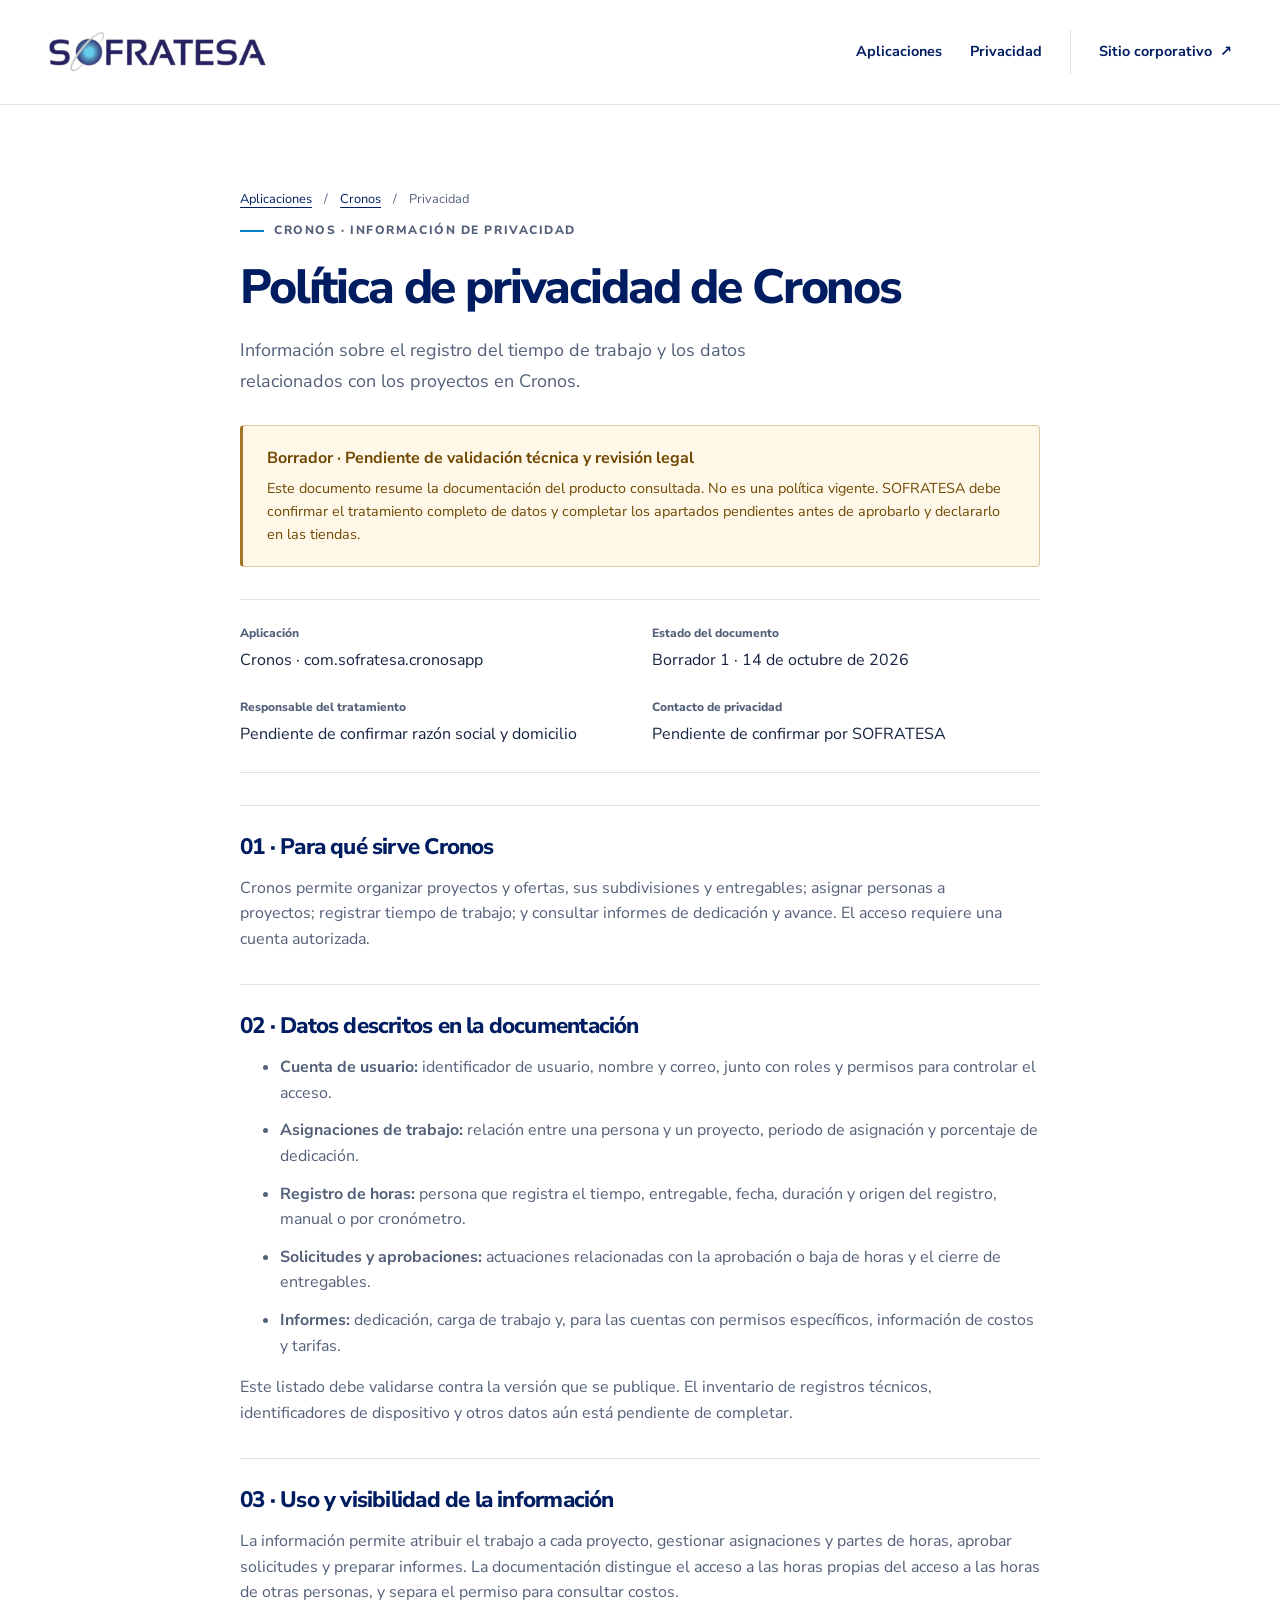
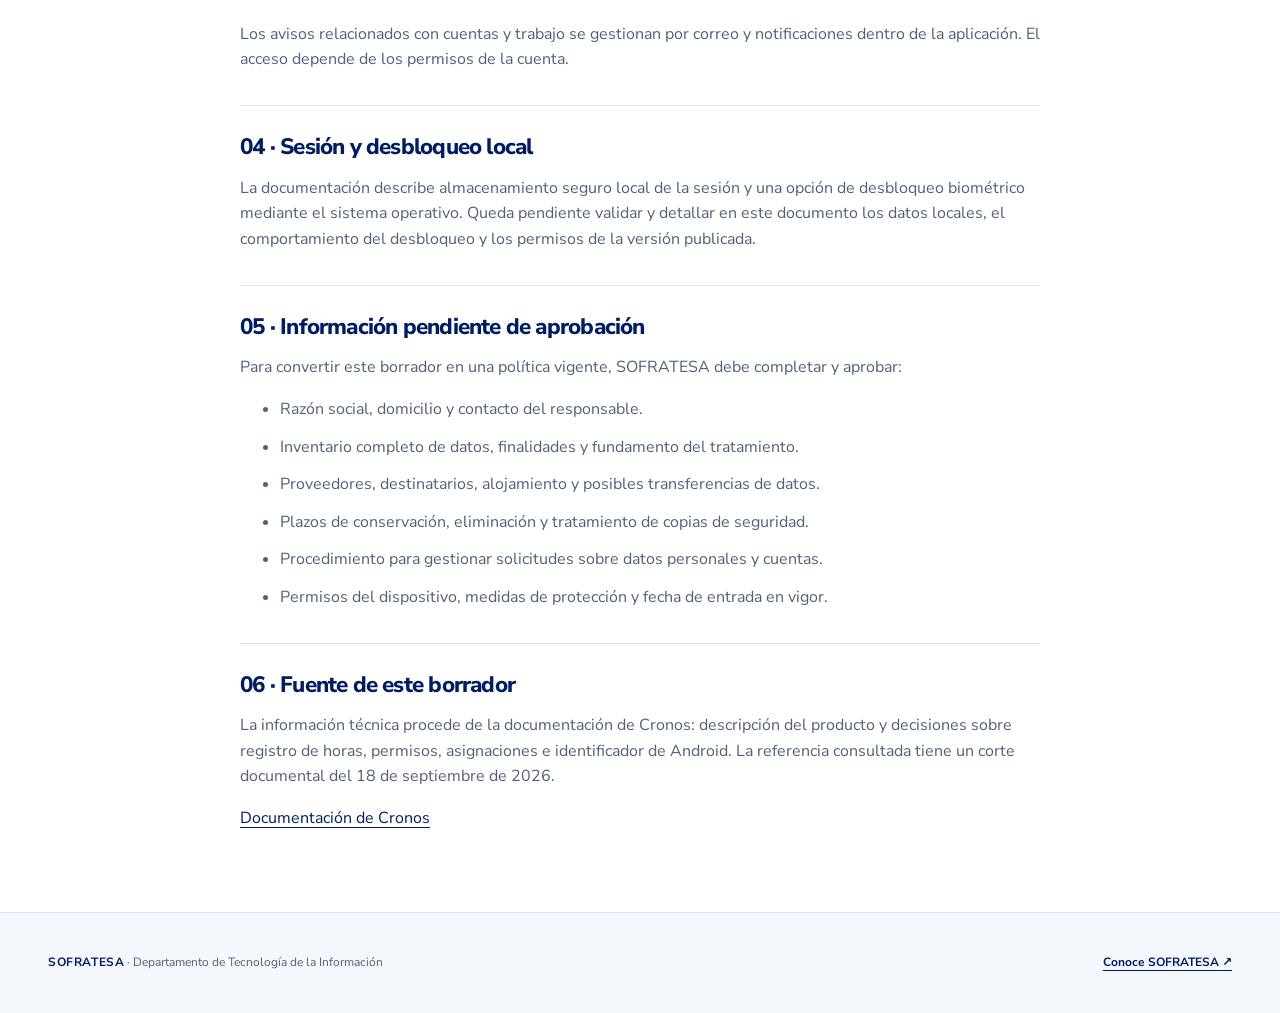
==== cronos/index.html @ 8af3793c "Crear hub de aplicaciones SOFRATESA con IRIS y Cronos" ====
<!doctype html>
<html lang="es">
  <head>
    <meta charset="utf-8" />
    <meta name="viewport" content="width=device-width, initial-scale=1" />
    <meta
      name="description"
      content="Borrador de información de privacidad de Cronos, pendiente de validación técnica y revisión legal por SOFRATESA."
    />
    <meta name="theme-color" content="#001D61" />
    <meta name="robots" content="noindex" />
    <title>Privacidad de Cronos · Borrador · SOFRATESA</title>
    <link rel="icon" href="../assets/sofratesa-icon.png" />
    <link rel="stylesheet" href="../assets/site.css" />
  </head>
  <body>
    <a class="skip-link" href="#contenido">Saltar al contenido</a>
    <header class="site-header">
      <div class="container header-inner">
        <a class="brand" href="../" aria-label="SOFRATESA · Inicio"
          ><img src="../assets/sofratesa-logo.png" alt="SOFRATESA" width="304" height="58"
        /></a>
        <nav class="nav" aria-label="Navegación principal">
          <a href="../#aplicaciones">Aplicaciones</a><a href="../#privacidad">Privacidad</a
          ><a class="corporate" href="https://www.sofratesa.com/"
            >Sitio corporativo <span aria-hidden="true">↗</span></a
          >
        </nav>
      </div>
    </header>
    <main id="contenido" class="reading document">
      <nav class="breadcrumb" aria-label="Ruta de navegación">
        <a href="../">Aplicaciones</a><span aria-hidden="true">/</span
        ><a href="../aplicaciones/cronos/">Cronos</a><span aria-hidden="true">/</span>Privacidad
      </nav>
      <p class="eyebrow">Cronos · Información de privacidad</p>
      <h1>Política de privacidad de Cronos</h1>
      <p class="intro">
        Información sobre el registro del tiempo de trabajo y los datos relacionados con los
        proyectos en Cronos.
      </p>
      <aside class="notice">
        <strong>Borrador · Pendiente de validación técnica y revisión legal</strong>
        <p>
          Este documento resume la documentación del producto consultada. No es una política
          vigente. SOFRATESA debe confirmar el tratamiento completo de datos y completar los
          apartados pendientes antes de aprobarlo y declararlo en las tiendas.
        </p>
      </aside>
      <dl class="metadata">
        <div>
          <dt>Aplicación</dt>
          <dd>Cronos · com.sofratesa.cronosapp</dd>
        </div>
        <div>
          <dt>Estado del documento</dt>
          <dd>Borrador 1 · 14 de octubre de 2026</dd>
        </div>
        <div>
          <dt>Responsable del tratamiento</dt>
          <dd>Pendiente de confirmar razón social y domicilio</dd>
        </div>
        <div>
          <dt>Contacto de privacidad</dt>
          <dd>Pendiente de confirmar por SOFRATESA</dd>
        </div>
      </dl>
      <section>
        <h2>01 · Para qué sirve Cronos</h2>
        <p>
          Cronos permite organizar proyectos y ofertas, sus subdivisiones y entregables; asignar
          personas a proyectos; registrar tiempo de trabajo; y consultar informes de dedicación y
          avance. El acceso requiere una cuenta autorizada.
        </p>
      </section>
      <section>
        <h2>02 · Datos descritos en la documentación</h2>
        <ul>
          <li>
            <strong>Cuenta de usuario:</strong> identificador de usuario, nombre y correo, junto con
            roles y permisos para controlar el acceso.
          </li>
          <li>
            <strong>Asignaciones de trabajo:</strong> relación entre una persona y un proyecto,
            periodo de asignación y porcentaje de dedicación.
          </li>
          <li>
            <strong>Registro de horas:</strong> persona que registra el tiempo, entregable, fecha,
            duración y origen del registro, manual o por cronómetro.
          </li>
          <li>
            <strong>Solicitudes y aprobaciones:</strong> actuaciones relacionadas con la aprobación
            o baja de horas y el cierre de entregables.
          </li>
          <li>
            <strong>Informes:</strong> dedicación, carga de trabajo y, para las cuentas con permisos
            específicos, información de costos y tarifas.
          </li>
        </ul>
        <p>
          Este listado debe validarse contra la versión que se publique. El inventario de registros
          técnicos, identificadores de dispositivo y otros datos aún está pendiente de completar.
        </p>
      </section>
      <section>
        <h2>03 · Uso y visibilidad de la información</h2>
        <p>
          La información permite atribuir el trabajo a cada proyecto, gestionar asignaciones y
          partes de horas, aprobar solicitudes y preparar informes. La documentación distingue el
          acceso a las horas propias del acceso a las horas de otras personas, y separa el permiso
          para consultar costos.
        </p>
        <p>
          Los avisos relacionados con cuentas y trabajo se gestionan por correo y notificaciones
          dentro de la aplicación. El acceso depende de los permisos de la cuenta.
        </p>
      </section>
      <section>
        <h2>04 · Sesión y desbloqueo local</h2>
        <p>
          La documentación describe almacenamiento seguro local de la sesión y una opción de
          desbloqueo biométrico mediante el sistema operativo. Queda pendiente validar y detallar en
          este documento los datos locales, el comportamiento del desbloqueo y los permisos de la
          versión publicada.
        </p>
      </section>
      <section>
        <h2>05 · Información pendiente de aprobación</h2>
        <p>
          Para convertir este borrador en una política vigente, SOFRATESA debe completar y aprobar:
        </p>
        <ul>
          <li>Razón social, domicilio y contacto del responsable.</li>
          <li>Inventario completo de datos, finalidades y fundamento del tratamiento.</li>
          <li>Proveedores, destinatarios, alojamiento y posibles transferencias de datos.</li>
          <li>Plazos de conservación, eliminación y tratamiento de copias de seguridad.</li>
          <li>Procedimiento para gestionar solicitudes sobre datos personales y cuentas.</li>
          <li>Permisos del dispositivo, medidas de protección y fecha de entrada en vigor.</li>
        </ul>
      </section>
      <section>
        <h2>06 · Fuente de este borrador</h2>
        <p>
          La información técnica procede de la documentación de Cronos: descripción del producto y
          decisiones sobre registro de horas, permisos, asignaciones e identificador de Android. La
          referencia consultada tiene un corte documental del 18 de septiembre de 2026.
        </p>
        <p>
          <a href="https://github.com/sofratesa/Documentacion-proyectos/tree/main/cronos"
            >Documentación de Cronos</a
          >
        </p>
      </section>
    </main>
    <footer class="site-footer">
      <div class="container footer-inner">
        <p><strong>SOFRATESA</strong> · Departamento de Tecnología de la Información</p>
        <a href="https://www.sofratesa.com/"
          >Conoce SOFRATESA <span aria-hidden="true">&nbsp;↗</span></a
        >
      </div>
    </footer>
  </body>
</html>
---- assets/site.css ----
@import url("https://fonts.googleapis.com/css2?family=Nunito+Sans:wght@400;500;600;700;800&display=swap");
:root {
  color-scheme: light;
  --brand: #001d61;
  --sky: #0181c9;
  --ink: #152342;
  --muted: #536079;
  --line: #dbe2ee;
  --surface: #f4f7fb;
  --white: #fff;
  --petrol: #17646c;
  --warning: #704800;
  --warning-bg: #fff8e9;
  font-family: "Nunito Sans", system-ui, sans-serif;
  font-size: 16px;
}
* {
  box-sizing: border-box;
}
html {
  scroll-behavior: smooth;
  scroll-padding-top: 24px;
}
body {
  margin: 0;
  color: var(--ink);
  background: var(--white);
  line-height: 1.6;
}
a {
  color: var(--brand);
  text-underline-offset: 4px;
  cursor: pointer;
  touch-action: manipulation;
}
a:focus-visible,
button:focus-visible {
  outline: 3px solid var(--sky);
  outline-offset: 5px;
  border-radius: 3px;
}
img {
  display: block;
  max-width: 100%;
}
h1,
h2,
h3,
p {
  margin-top: 0;
}
h1,
h2,
h3 {
  color: var(--brand);
  line-height: 1.15;
  text-wrap: balance;
}
h1 {
  font-size: clamp(2.6rem, 5.5vw, 4.4rem);
  font-weight: 800;
  letter-spacing: -0.045em;
}
h2 {
  font-size: clamp(1.8rem, 3.3vw, 2.5rem);
  font-weight: 800;
  letter-spacing: -0.035em;
}
h3 {
  font-size: 1.4rem;
  letter-spacing: -0.025em;
}
p {
  text-wrap: pretty;
}
svg {
  flex-shrink: 0;
}
.container {
  width: min(1184px, calc(100% - 64px));
  margin-inline: auto;
}
.sr-only {
  position: absolute;
  width: 1px;
  height: 1px;
  padding: 0;
  margin: -1px;
  overflow: hidden;
  clip-path: inset(50%);
  white-space: nowrap;
  border: 0;
}
.skip-link {
  position: absolute;
  z-index: 20;
  top: -100px;
  left: 16px;
  padding: 12px 20px;
  background: var(--brand);
  color: white;
}
.skip-link:focus {
  top: 12px;
}
.site-header {
  border-bottom: 1px solid var(--line);
}
.header-inner {
  min-height: 104px;
  display: flex;
  align-items: center;
  justify-content: space-between;
  gap: 24px;
}
.brand {
  display: inline-flex;
  align-items: center;
  min-height: 44px;
}
.brand img {
  width: 220px;
  height: auto;
}
.nav {
  display: flex;
  align-items: center;
  gap: 28px;
}
.nav a {
  display: inline-flex;
  align-items: center;
  gap: 8px;
  min-height: 44px;
  text-decoration: none;
  font-weight: 700;
  font-size: 0.9rem;
}
.nav a:hover {
  color: var(--sky);
}
.nav .corporate {
  padding-left: 28px;
  border-left: 1px solid var(--line);
}
.nav [aria-current="page"] {
  box-shadow: inset 0 -2px var(--sky);
}
.eyebrow {
  color: var(--brand);
  font-size: 0.75rem;
  font-weight: 800;
  letter-spacing: 0.13em;
  text-transform: uppercase;
  display: flex;
  align-items: center;
  gap: 10px;
}
.eyebrow::before {
  content: "";
  width: 24px;
  height: 2px;
  background: var(--sky);
}
.hero {
  padding-block: 72px 64px;
  background: var(--surface);
  border-bottom: 1px solid var(--line);
}
.hero-grid {
  display: grid;
  grid-template-columns: 1.16fr 1fr;
  gap: 72px;
  align-items: center;
}
.hero h1 {
  margin-block: 22px 24px;
  max-width: 12ch;
}
.hero h1 span {
  color: var(--sky);
}
.intro {
  max-width: 47ch;
  font-size: 1.125rem;
  color: var(--muted);
  line-height: 1.7;
  margin-bottom: 28px;
}
.button {
  display: inline-flex;
  align-items: center;
  justify-content: center;
  gap: 20px;
  min-height: 48px;
  padding: 13px 22px;
  border: 1px solid var(--brand);
  border-radius: 6px;
  background: var(--brand);
  color: white;
  text-decoration: none;
  font-weight: 800;
  font-size: 0.9rem;
  transition:
    background 0.18s,
    border-color 0.18s;
}
.button:hover {
  background: #103776;
  border-color: #103776;
}
.button.secondary {
  background: white;
  color: var(--brand);
  border-color: var(--line);
}
.button.secondary:hover {
  background: var(--surface);
  border-color: var(--brand);
}
.hero-note {
  margin: 20px 0 0;
  font-size: 0.8rem;
  color: var(--muted);
}
.ecosystem {
  position: relative;
  min-height: 364px;
  border-radius: 12px;
  background: var(--brand);
  padding: 32px;
  color: white;
  overflow: hidden;
}
.ecosystem::before {
  content: "";
  position: absolute;
  width: 340px;
  height: 340px;
  border: 1px solid #ffffff14;
  border-radius: 50%;
  top: 52px;
  right: -88px;
  box-shadow:
    0 0 0 45px #ffffff06,
    0 0 0 90px #ffffff04;
  pointer-events: none;
}
.ecosystem > * {
  position: relative;
}
.ecosystem-top {
  display: flex;
  justify-content: space-between;
  align-items: center;
  color: #b6c9ef;
  font-size: 0.7rem;
  font-weight: 700;
  letter-spacing: 0.1em;
  text-transform: uppercase;
}
.ecosystem-top .dots {
  display: flex;
  gap: 5px;
}
.dots i {
  width: 5px;
  height: 5px;
  border-radius: 50%;
  background: #6b98dc;
}
.ecosystem-apps {
  display: flex;
  align-items: center;
  justify-content: center;
  gap: 36px;
  margin: 42px 0 34px;
}
.ecosystem-app {
  text-align: center;
}
.app-symbol {
  width: 84px;
  height: 84px;
  border-radius: 18px;
  display: flex;
  align-items: center;
  justify-content: center;
  background: var(--white);
}
.app-symbol img {
  width: 54px;
  height: 54px;
  object-fit: contain;
}
.app-symbol.iris img {
  height: 34px;
}
.ecosystem-app p {
  margin: 12px 0 0;
  font-weight: 700;
  font-size: 0.85rem;
  letter-spacing: 0.05em;
}
.connector {
  width: 32px;
  height: 1px;
  background: #5579b6;
  position: relative;
}
.connector::after {
  content: "";
  position: absolute;
  top: -3px;
  left: 13px;
  width: 7px;
  height: 7px;
  border: 1px solid #9bbde9;
  background: var(--brand);
  transform: rotate(45deg);
}
.ecosystem-bottom {
  border-top: 1px solid #ffffff26;
  padding-top: 18px;
  display: flex;
  align-items: center;
  gap: 12px;
}
.ecosystem-bottom svg {
  color: #78caff;
}
.ecosystem-bottom strong {
  display: block;
  font-size: 0.9rem;
}
.ecosystem-bottom span {
  color: #b6c9ef;
  font-size: 0.75rem;
}
.section {
  padding-block: 64px;
}
.section-heading {
  display: flex;
  justify-content: space-between;
  align-items: end;
  gap: 24px;
  margin-bottom: 30px;
}
.section-heading h2 {
  margin: 10px 0 0;
}
.section-heading > p {
  color: var(--muted);
  font-size: 0.85rem;
  margin-bottom: 3px;
}
.app-grid {
  display: grid;
  grid-template-columns: repeat(2, minmax(0, 1fr));
  gap: 24px;
}
.app-card {
  border: 1px solid var(--line);
  border-radius: 10px;
  overflow: hidden;
  display: flex;
  flex-direction: column;
}
.card-art {
  min-height: 170px;
  display: flex;
  align-items: center;
  justify-content: space-between;
  padding: 32px 36px;
  background: #edf3fc;
  border-bottom: 1px solid var(--line);
}
.card-art.cronos {
  background: #edf5f4;
}
.card-art .app-symbol {
  border: 1px solid #cbd9ef;
  width: 88px;
  height: 88px;
}
.card-art.cronos .app-symbol {
  border-color: #cbdfdc;
}
.art-label {
  color: #506487;
  font-size: 0.72rem;
  letter-spacing: 0.14em;
  font-weight: 800;
  text-transform: uppercase;
  text-align: right;
  line-height: 1.8;
}
.cronos .art-label {
  color: #48676a;
}
.card-body {
  padding: 28px 32px 30px;
  display: flex;
  flex-direction: column;
  flex: 1;
}
.card-title {
  display: flex;
  gap: 16px;
  justify-content: space-between;
  align-items: center;
  margin-bottom: 12px;
}
.card-title h3 {
  font-size: 1.9rem;
  margin: 0;
}
.tag {
  border: 1px solid var(--line);
  border-radius: 5px;
  padding: 4px 9px;
  color: var(--muted);
  font-size: 0.75rem;
  font-weight: 700;
}
.card-body > p {
  color: var(--muted);
  margin-bottom: 22px;
  max-width: 43ch;
}
.features {
  list-style: none;
  display: flex;
  flex-wrap: wrap;
  gap: 8px;
  padding: 0;
  margin: 0 0 30px;
}
.features li {
  font-size: 0.75rem;
  background: var(--surface);
  border-radius: 4px;
  padding: 5px 10px;
  color: var(--muted);
}
.card-links {
  display: flex;
  align-items: center;
  flex-wrap: wrap;
  gap: 16px 24px;
  margin-top: auto;
}
.text-link {
  display: inline-flex;
  align-items: center;
  gap: 9px;
  min-height: 44px;
  font-size: 0.85rem;
  font-weight: 700;
}
.text-link:hover {
  color: var(--sky);
}
.privacy-strip {
  margin-top: 32px;
  display: flex;
  align-items: start;
  gap: 16px;
  padding: 22px 24px;
  border: 1px solid var(--line);
  border-radius: 8px;
  background: var(--surface);
}
.privacy-strip svg {
  margin-top: 2px;
  color: var(--brand);
}
.privacy-strip h3 {
  font-size: 1rem;
  margin: 0 0 5px;
}
.privacy-strip p {
  margin: 0;
  color: var(--muted);
  font-size: 0.875rem;
  max-width: 92ch;
}
.about {
  border-top: 1px solid var(--line);
  padding-block: 44px;
}
.about-inner {
  display: grid;
  grid-template-columns: 1fr 1.2fr;
  gap: 64px;
  align-items: center;
}
.about h2 {
  font-size: 1.8rem;
  margin-bottom: 0;
}
.about p {
  color: var(--muted);
  font-size: 0.9rem;
  margin-bottom: 0;
}
.site-footer {
  background: var(--surface);
  border-top: 1px solid var(--line);
  padding-block: 28px;
}
.footer-inner {
  display: flex;
  justify-content: space-between;
  align-items: center;
  gap: 24px;
  color: var(--muted);
  font-size: 0.75rem;
}
.footer-inner p {
  margin: 0;
}
.footer-inner strong {
  color: var(--brand);
  letter-spacing: 0.05em;
}
.footer-inner a {
  min-height: 44px;
  display: inline-flex;
  align-items: center;
  font-weight: 700;
}
.breadcrumb {
  padding-top: 28px;
  color: var(--muted);
  font-size: 0.8rem;
}
.breadcrumb a {
  display: inline-flex;
  align-items: center;
  min-height: 44px;
}
.breadcrumb span {
  margin-inline: 12px;
}
.product-hero {
  padding-block: 48px 56px;
}
.product-hero .container {
  display: grid;
  grid-template-columns: 1fr 280px;
  align-items: center;
  gap: 56px;
}
.product-hero h1 {
  margin: 20px 0;
}
.product-hero .intro {
  max-width: 58ch;
}
.product-mark {
  background: #edf3fc;
  border-radius: 12px;
  padding: 56px;
}
.product-mark.cronos {
  background: #edf5f4;
}
.product-mark img {
  width: 168px;
  height: 168px;
  object-fit: contain;
}
.product-actions {
  display: flex;
  gap: 16px;
  flex-wrap: wrap;
}
.feature-grid {
  display: grid;
  grid-template-columns: repeat(3, minmax(0, 1fr));
  gap: 32px;
}
.feature-item {
  border-top: 2px solid var(--sky);
  padding-top: 24px;
}
.feature-item span {
  display: block;
  color: var(--brand);
  font-size: 0.75rem;
  font-weight: 800;
  margin-bottom: 20px;
}
.feature-item h3 {
  font-size: 1.2rem;
}
.feature-item p {
  color: var(--muted);
  font-size: 0.95rem;
  margin: 0;
}
.tinted {
  background: var(--surface);
  border-block: 1px solid var(--line);
}
.reading {
  width: min(800px, calc(100% - 64px));
  margin-inline: auto;
}
.document {
  padding-block: 44px 64px;
}
.document h1 {
  font-size: clamp(2rem, 5vw, 3rem);
  margin: 20px 0;
}
.document h2 {
  font-size: 1.4rem;
  margin-bottom: 16px;
}
.document section {
  border-top: 1px solid var(--line);
  margin-top: 32px;
  padding-top: 28px;
}
.document p,
.document li {
  color: var(--muted);
}
.document li {
  margin-bottom: 12px;
}
.notice {
  border: 1px solid #dec89e;
  border-left: 3px solid #a27624;
  border-radius: 4px;
  padding: 20px 24px;
  background: var(--warning-bg);
  color: var(--warning);
}
.notice strong {
  display: block;
  margin-bottom: 6px;
}
.notice p {
  color: inherit;
  margin: 0;
  font-size: 0.9rem;
}
.metadata {
  display: grid;
  grid-template-columns: 1fr 1fr;
  gap: 24px;
  border-block: 1px solid var(--line);
  padding-block: 24px;
  margin-block: 32px;
}
.metadata dt {
  font-size: 0.75rem;
  font-weight: 800;
  color: var(--muted);
}
.metadata dd {
  margin: 5px 0 0;
  overflow-wrap: anywhere;
}
@media (max-width: 960px) {
  .hero-grid {
    gap: 32px;
  }
  .ecosystem {
    padding: 26px;
  }
  .ecosystem-apps {
    gap: 20px;
  }
  .nav {
    gap: 18px;
  }
  .nav .corporate {
    padding-left: 18px;
  }
  .card-body,
  .card-art {
    padding-inline: 24px;
  }
  .card-title {
    align-items: start;
  }
  .hero h1 {
    font-size: 3.5rem;
  }
}
@media (max-width: 720px) {
  .container,
  .reading {
    width: calc(100% - 40px);
  }
  .header-inner {
    min-height: 88px;
    gap: 12px;
  }
  .brand img {
    width: 170px;
  }
  .nav {
    gap: 12px;
  }
  .nav a {
    font-size: 0.8rem;
  }
  .nav .corporate {
    display: none;
  }
  .hero {
    padding-block: 44px;
  }
  .hero-grid {
    grid-template-columns: 1fr;
    gap: 36px;
  }
  .hero h1 {
    font-size: clamp(2.6rem, 9vw, 4rem);
    max-width: 13ch;
  }
  .ecosystem {
    min-height: auto;
  }
  .ecosystem-apps {
    margin-block: 28px;
    gap: 32px;
  }
  .section {
    padding-block: 44px;
  }
  .section-heading {
    align-items: start;
    flex-direction: column;
    gap: 12px;
  }
  .app-grid,
  .feature-grid,
  .about-inner {
    grid-template-columns: 1fr;
  }
  .about-inner {
    gap: 20px;
  }
  .card-art {
    min-height: 144px;
  }
  .footer-inner {
    flex-wrap: wrap;
    gap: 8px;
  }
  .footer-inner p {
    flex-basis: 100%;
  }
  .product-hero {
    padding-block: 28px 44px;
  }
  .product-hero .container {
    grid-template-columns: 1fr;
    gap: 28px;
  }
  .product-mark {
    grid-row: 1;
    justify-self: start;
    padding: 20px;
  }
  .product-mark img {
    width: 64px;
    height: 64px;
  }
}
@media (max-width: 380px) {
  .brand img {
    width: 130px;
  }
  .nav {
    gap: 10px;
  }
  .nav a {
    font-size: 0.75rem;
  }
  .card-title {
    flex-wrap: wrap;
    gap: 8px;
  }
  .ecosystem-apps {
    gap: 20px;
  }
  .ecosystem .app-symbol {
    width: 72px;
    height: 72px;
  }
  .card-links .button {
    width: 100%;
  }
  .metadata {
    grid-template-columns: 1fr;
  }
}
@media (prefers-reduced-motion: reduce) {
  html {
    scroll-behavior: auto;
  }
  *,
  *::before,
  *::after {
    transition: none !important;
  }
}
@media print {
  .site-header,
  .site-footer,
  .breadcrumb,
  .skip-link,
  .product-actions {
    display: none;
  }
  .document {
    padding: 0;
  }
  .reading {
    width: 100%;
  }
  a {
    color: inherit;
  }
}
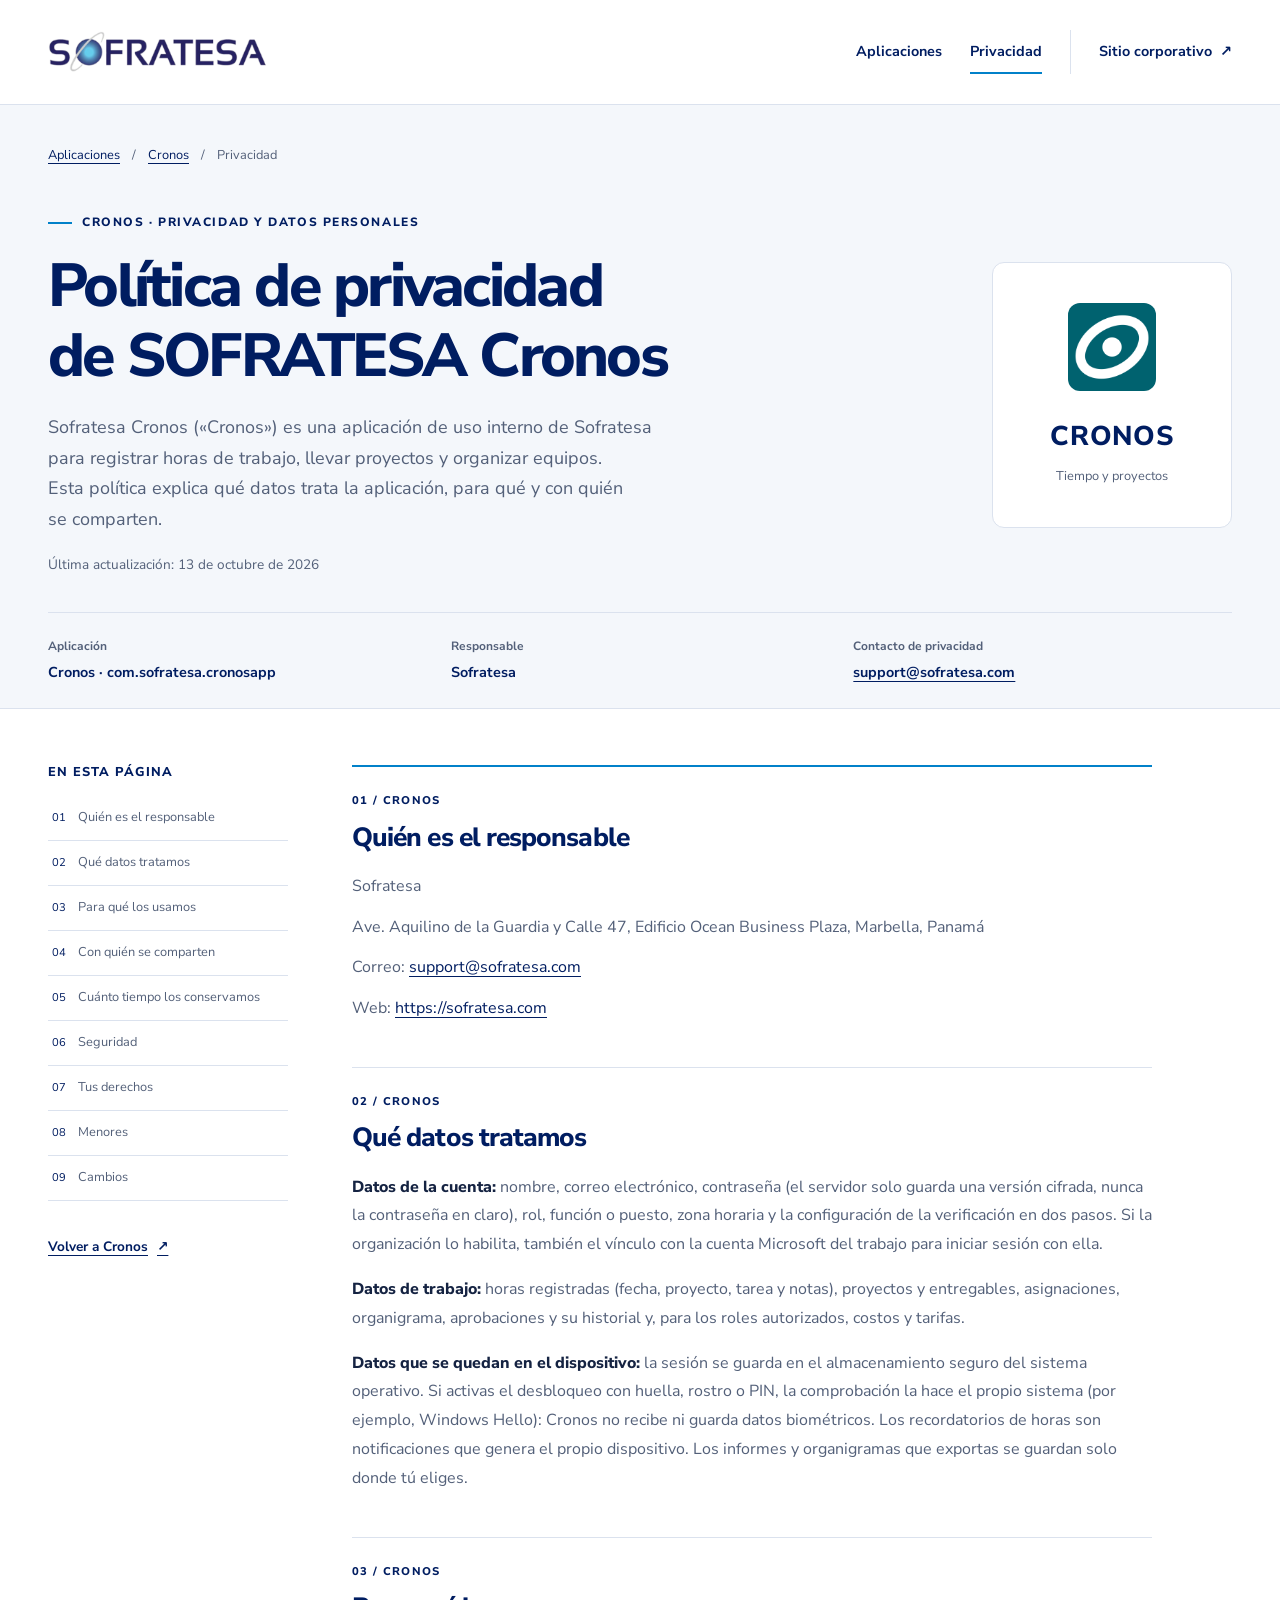
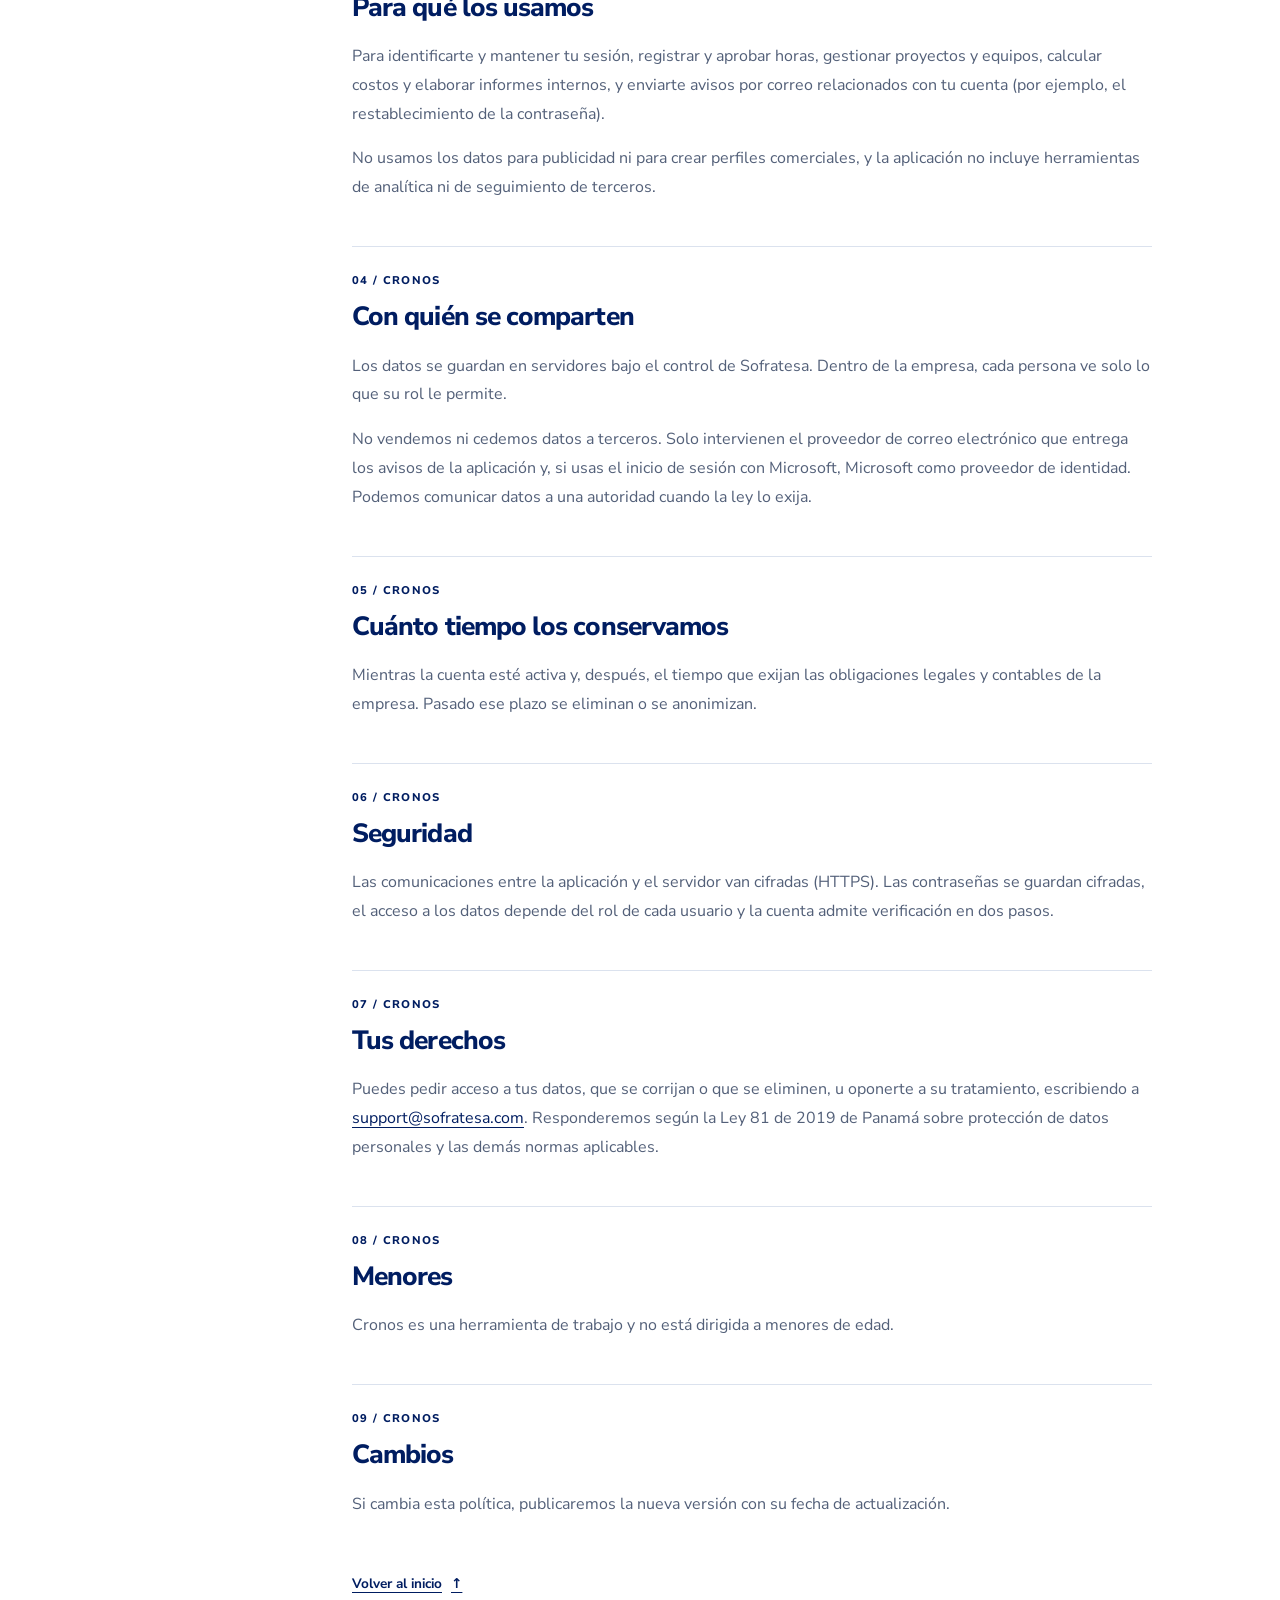
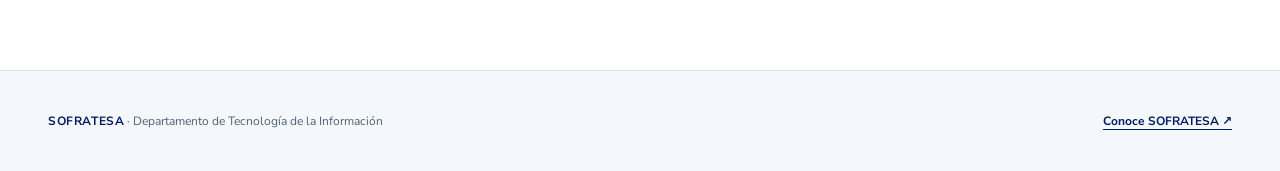
==== commit ea818678: "Publicar texto final y unificar diseño de privacidad de Cronos" ====
--- a/cronos/index.html
+++ b/cronos/index.html
@@ -5,11 +5,10 @@
     <meta name="viewport" content="width=device-width, initial-scale=1" />
     <meta
       name="description"
-      content="Borrador de información de privacidad de Cronos, pendiente de validación técnica y revisión legal por SOFRATESA."
+      content="Política de privacidad de SOFRATESA Cronos. Datos de cuenta y trabajo, uso, proveedores, conservación, seguridad y derechos. Última actualización: 13 de octubre de 2026."
     />
     <meta name="theme-color" content="#001D61" />
-    <meta name="robots" content="noindex" />
-    <title>Privacidad de Cronos · Borrador · SOFRATESA</title>
+    <title>Privacidad de Cronos · SOFRATESA</title>
     <link rel="icon" href="../assets/sofratesa-icon.png" />
     <link rel="stylesheet" href="../assets/site.css" />
   </head>
@@ -21,136 +20,208 @@
           ><img src="../assets/sofratesa-logo.png" alt="SOFRATESA" width="304" height="58"
         /></a>
         <nav class="nav" aria-label="Navegación principal">
-          <a href="../#aplicaciones">Aplicaciones</a><a href="../#privacidad">Privacidad</a
+          <a href="../#aplicaciones">Aplicaciones</a
+          ><a href="../#privacidad" aria-current="page">Privacidad</a
           ><a class="corporate" href="https://www.sofratesa.com/"
             >Sitio corporativo <span aria-hidden="true">↗</span></a
           >
         </nav>
       </div>
     </header>
-    <main id="contenido" class="reading document">
-      <nav class="breadcrumb" aria-label="Ruta de navegación">
-        <a href="../">Aplicaciones</a><span aria-hidden="true">/</span
-        ><a href="../aplicaciones/cronos/">Cronos</a><span aria-hidden="true">/</span>Privacidad
-      </nav>
-      <p class="eyebrow">Cronos · Información de privacidad</p>
-      <h1>Política de privacidad de Cronos</h1>
-      <p class="intro">
-        Información sobre el registro del tiempo de trabajo y los datos relacionados con los
-        proyectos en Cronos.
-      </p>
-      <aside class="notice">
-        <strong>Borrador · Pendiente de validación técnica y revisión legal</strong>
-        <p>
-          Este documento resume la documentación del producto consultada. No es una política
-          vigente. SOFRATESA debe confirmar el tratamiento completo de datos y completar los
-          apartados pendientes antes de aprobarlo y declararlo en las tiendas.
-        </p>
-      </aside>
-      <dl class="metadata">
-        <div>
-          <dt>Aplicación</dt>
-          <dd>Cronos · com.sofratesa.cronosapp</dd>
+    <main id="contenido">
+      <div class="policy-hero">
+        <div class="container">
+          <nav class="breadcrumb" aria-label="Ruta de navegación">
+            <a href="../">Aplicaciones</a><span aria-hidden="true">/</span
+            ><a href="../aplicaciones/cronos/">Cronos</a><span aria-hidden="true">/</span>Privacidad
+          </nav>
+          <div class="policy-heading">
+            <div>
+              <p class="eyebrow">Cronos · Privacidad y datos personales</p>
+              <h1>Política de privacidad de SOFRATESA Cronos</h1>
+              <p class="intro">
+                Sofratesa Cronos («Cronos») es una aplicación de uso interno de Sofratesa para
+                registrar horas de trabajo, llevar proyectos y organizar equipos. Esta política
+                explica qué datos trata la aplicación, para qué y con quién se comparten.
+              </p>
+              <p class="policy-date">
+                Última actualización: <time datetime="2026-10-13">13 de octubre de 2026</time>
+              </p>
+            </div>
+            <div class="policy-brand cronos">
+              <img src="../assets/cronos.png" alt="Marca de Cronos" width="88" height="88" /><span
+                >CRONOS</span
+              >
+              <p>Tiempo y proyectos</p>
+            </div>
+          </div>
+          <dl class="policy-summary">
+            <div>
+              <dt>Aplicación</dt>
+              <dd>Cronos · com.sofratesa.cronosapp</dd>
+            </div>
+            <div>
+              <dt>Responsable</dt>
+              <dd>Sofratesa</dd>
+            </div>
+            <div>
+              <dt>Contacto de privacidad</dt>
+              <dd><a href="mailto:support@sofratesa.com">support@sofratesa.com</a></dd>
+            </div>
+          </dl>
         </div>
-        <div>
-          <dt>Estado del documento</dt>
-          <dd>Borrador 1 · 14 de octubre de 2026</dd>
-        </div>
-        <div>
-          <dt>Responsable del tratamiento</dt>
-          <dd>Pendiente de confirmar razón social y domicilio</dd>
-        </div>
-        <div>
-          <dt>Contacto de privacidad</dt>
-          <dd>Pendiente de confirmar por SOFRATESA</dd>
-        </div>
-      </dl>
-      <section>
-        <h2>01 · Para qué sirve Cronos</h2>
-        <p>
-          Cronos permite organizar proyectos y ofertas, sus subdivisiones y entregables; asignar
-          personas a proyectos; registrar tiempo de trabajo; y consultar informes de dedicación y
-          avance. El acceso requiere una cuenta autorizada.
-        </p>
-      </section>
-      <section>
-        <h2>02 · Datos descritos en la documentación</h2>
-        <ul>
-          <li>
-            <strong>Cuenta de usuario:</strong> identificador de usuario, nombre y correo, junto con
-            roles y permisos para controlar el acceso.
-          </li>
-          <li>
-            <strong>Asignaciones de trabajo:</strong> relación entre una persona y un proyecto,
-            periodo de asignación y porcentaje de dedicación.
-          </li>
-          <li>
-            <strong>Registro de horas:</strong> persona que registra el tiempo, entregable, fecha,
-            duración y origen del registro, manual o por cronómetro.
-          </li>
-          <li>
-            <strong>Solicitudes y aprobaciones:</strong> actuaciones relacionadas con la aprobación
-            o baja de horas y el cierre de entregables.
-          </li>
-          <li>
-            <strong>Informes:</strong> dedicación, carga de trabajo y, para las cuentas con permisos
-            específicos, información de costos y tarifas.
-          </li>
-        </ul>
-        <p>
-          Este listado debe validarse contra la versión que se publique. El inventario de registros
-          técnicos, identificadores de dispositivo y otros datos aún está pendiente de completar.
-        </p>
-      </section>
-      <section>
-        <h2>03 · Uso y visibilidad de la información</h2>
-        <p>
-          La información permite atribuir el trabajo a cada proyecto, gestionar asignaciones y
-          partes de horas, aprobar solicitudes y preparar informes. La documentación distingue el
-          acceso a las horas propias del acceso a las horas de otras personas, y separa el permiso
-          para consultar costos.
-        </p>
-        <p>
-          Los avisos relacionados con cuentas y trabajo se gestionan por correo y notificaciones
-          dentro de la aplicación. El acceso depende de los permisos de la cuenta.
-        </p>
-      </section>
-      <section>
-        <h2>04 · Sesión y desbloqueo local</h2>
-        <p>
-          La documentación describe almacenamiento seguro local de la sesión y una opción de
-          desbloqueo biométrico mediante el sistema operativo. Queda pendiente validar y detallar en
-          este documento los datos locales, el comportamiento del desbloqueo y los permisos de la
-          versión publicada.
-        </p>
-      </section>
-      <section>
-        <h2>05 · Información pendiente de aprobación</h2>
-        <p>
-          Para convertir este borrador en una política vigente, SOFRATESA debe completar y aprobar:
-        </p>
-        <ul>
-          <li>Razón social, domicilio y contacto del responsable.</li>
-          <li>Inventario completo de datos, finalidades y fundamento del tratamiento.</li>
-          <li>Proveedores, destinatarios, alojamiento y posibles transferencias de datos.</li>
-          <li>Plazos de conservación, eliminación y tratamiento de copias de seguridad.</li>
-          <li>Procedimiento para gestionar solicitudes sobre datos personales y cuentas.</li>
-          <li>Permisos del dispositivo, medidas de protección y fecha de entrada en vigor.</li>
-        </ul>
-      </section>
-      <section>
-        <h2>06 · Fuente de este borrador</h2>
-        <p>
-          La información técnica procede de la documentación de Cronos: descripción del producto y
-          decisiones sobre registro de horas, permisos, asignaciones e identificador de Android. La
-          referencia consultada tiene un corte documental del 18 de septiembre de 2026.
-        </p>
-        <p>
-          <a href="https://github.com/sofratesa/Documentacion-proyectos/tree/main/cronos"
-            >Documentación de Cronos</a
+      </div>
+      <div class="container policy-layout">
+        <aside class="policy-sidebar">
+          <nav aria-label="Índice de la política">
+            <h2>En esta página</h2>
+            <ol>
+              <li>
+                <a href="#responsable"><span aria-hidden="true">01</span>Quién es el responsable</a>
+              </li>
+              <li>
+                <a href="#datos"><span aria-hidden="true">02</span>Qué datos tratamos</a>
+              </li>
+              <li>
+                <a href="#finalidades"><span aria-hidden="true">03</span>Para qué los usamos</a>
+              </li>
+              <li>
+                <a href="#comparticion"><span aria-hidden="true">04</span>Con quién se comparten</a>
+              </li>
+              <li>
+                <a href="#conservacion"
+                  ><span aria-hidden="true">05</span>Cuánto tiempo los conservamos</a
+                >
+              </li>
+              <li>
+                <a href="#seguridad"><span aria-hidden="true">06</span>Seguridad</a>
+              </li>
+              <li>
+                <a href="#derechos"><span aria-hidden="true">07</span>Tus derechos</a>
+              </li>
+              <li>
+                <a href="#menores"><span aria-hidden="true">08</span>Menores</a>
+              </li>
+              <li>
+                <a href="#cambios"><span aria-hidden="true">09</span>Cambios</a>
+              </li>
+            </ol>
+          </nav>
+          <a class="text-link" href="../aplicaciones/cronos/"
+            >Volver a Cronos <span aria-hidden="true">↗</span></a
           >
-        </p>
-      </section>
+        </aside>
+        <article class="policy-content" aria-label="Política de privacidad de SOFRATESA Cronos">
+          <section id="responsable" aria-labelledby="titulo-responsable">
+            <p class="policy-number" aria-hidden="true">01 / CRONOS</p>
+            <h2 id="titulo-responsable">Quién es el responsable</h2>
+            <address class="policy-address">
+              <p>Sofratesa</p>
+              <p>
+                Ave. Aquilino de la Guardia y Calle 47, Edificio Ocean Business Plaza, Marbella,
+                Panamá
+              </p>
+              <p>Correo: <a href="mailto:support@sofratesa.com">support@sofratesa.com</a></p>
+              <p>Web: <a href="https://sofratesa.com">https://sofratesa.com</a></p>
+            </address>
+          </section>
+          <section id="datos" aria-labelledby="titulo-datos">
+            <p class="policy-number" aria-hidden="true">02 / CRONOS</p>
+            <h2 id="titulo-datos">Qué datos tratamos</h2>
+            <p>
+              <strong>Datos de la cuenta:</strong> nombre, correo electrónico, contraseña (el
+              servidor solo guarda una versión cifrada, nunca la contraseña en claro), rol, función
+              o puesto, zona horaria y la configuración de la verificación en dos pasos. Si la
+              organización lo habilita, también el vínculo con la cuenta Microsoft del trabajo para
+              iniciar sesión con ella.
+            </p>
+            <p>
+              <strong>Datos de trabajo:</strong> horas registradas (fecha, proyecto, tarea y notas),
+              proyectos y entregables, asignaciones, organigrama, aprobaciones y su historial y,
+              para los roles autorizados, costos y tarifas.
+            </p>
+            <p>
+              <strong>Datos que se quedan en el dispositivo:</strong> la sesión se guarda en el
+              almacenamiento seguro del sistema operativo. Si activas el desbloqueo con huella,
+              rostro o PIN, la comprobación la hace el propio sistema (por ejemplo, Windows Hello):
+              Cronos no recibe ni guarda datos biométricos. Los recordatorios de horas son
+              notificaciones que genera el propio dispositivo. Los informes y organigramas que
+              exportas se guardan solo donde tú eliges.
+            </p>
+          </section>
+          <section id="finalidades" aria-labelledby="titulo-finalidades">
+            <p class="policy-number" aria-hidden="true">03 / CRONOS</p>
+            <h2 id="titulo-finalidades">Para qué los usamos</h2>
+            <p>
+              Para identificarte y mantener tu sesión, registrar y aprobar horas, gestionar
+              proyectos y equipos, calcular costos y elaborar informes internos, y enviarte avisos
+              por correo relacionados con tu cuenta (por ejemplo, el restablecimiento de la
+              contraseña).
+            </p>
+            <p>
+              No usamos los datos para publicidad ni para crear perfiles comerciales, y la
+              aplicación no incluye herramientas de analítica ni de seguimiento de terceros.
+            </p>
+          </section>
+          <section id="comparticion" aria-labelledby="titulo-comparticion">
+            <p class="policy-number" aria-hidden="true">04 / CRONOS</p>
+            <h2 id="titulo-comparticion">Con quién se comparten</h2>
+            <p>
+              Los datos se guardan en servidores bajo el control de Sofratesa. Dentro de la empresa,
+              cada persona ve solo lo que su rol le permite.
+            </p>
+            <p>
+              No vendemos ni cedemos datos a terceros. Solo intervienen el proveedor de correo
+              electrónico que entrega los avisos de la aplicación y, si usas el inicio de sesión con
+              Microsoft, Microsoft como proveedor de identidad. Podemos comunicar datos a una
+              autoridad cuando la ley lo exija.
+            </p>
+          </section>
+          <section id="conservacion" aria-labelledby="titulo-conservacion">
+            <p class="policy-number" aria-hidden="true">05 / CRONOS</p>
+            <h2 id="titulo-conservacion">Cuánto tiempo los conservamos</h2>
+            <p>
+              Mientras la cuenta esté activa y, después, el tiempo que exijan las obligaciones
+              legales y contables de la empresa. Pasado ese plazo se eliminan o se anonimizan.
+            </p>
+          </section>
+          <section id="seguridad" aria-labelledby="titulo-seguridad">
+            <p class="policy-number" aria-hidden="true">06 / CRONOS</p>
+            <h2 id="titulo-seguridad">Seguridad</h2>
+            <p>
+              Las comunicaciones entre la aplicación y el servidor van cifradas (HTTPS). Las
+              contraseñas se guardan cifradas, el acceso a los datos depende del rol de cada usuario
+              y la cuenta admite verificación en dos pasos.
+            </p>
+          </section>
+          <section id="derechos" aria-labelledby="titulo-derechos">
+            <p class="policy-number" aria-hidden="true">07 / CRONOS</p>
+            <h2 id="titulo-derechos">Tus derechos</h2>
+            <p>
+              Puedes pedir acceso a tus datos, que se corrijan o que se eliminen, u oponerte a su
+              tratamiento, escribiendo a
+              <a href="mailto:support@sofratesa.com">support@sofratesa.com</a>. Responderemos según
+              la Ley 81 de 2019 de Panamá sobre protección de datos personales y las demás normas
+              aplicables.
+            </p>
+          </section>
+          <section id="menores" aria-labelledby="titulo-menores">
+            <p class="policy-number" aria-hidden="true">08 / CRONOS</p>
+            <h2 id="titulo-menores">Menores</h2>
+            <p>Cronos es una herramienta de trabajo y no está dirigida a menores de edad.</p>
+          </section>
+          <section id="cambios" aria-labelledby="titulo-cambios">
+            <p class="policy-number" aria-hidden="true">09 / CRONOS</p>
+            <h2 id="titulo-cambios">Cambios</h2>
+            <p>
+              Si cambia esta política, publicaremos la nueva versión con su fecha de actualización.
+            </p>
+          </section>
+          <a class="text-link" href="#contenido"
+            >Volver al inicio <span aria-hidden="true">↑</span></a
+          >
+        </article>
+      </div>
     </main>
     <footer class="site-footer">
       <div class="container footer-inner">
--- a/assets/site.css
+++ b/assets/site.css
@@ -296,6 +296,14 @@
 .app-symbol.iris img {
   height: 34px;
 }
+.app-symbol.cronos {
+  overflow: hidden;
+}
+.app-symbol.cronos img {
+  width: 100%;
+  height: 100%;
+  object-fit: cover;
+}
 .ecosystem-app p {
   margin: 12px 0 0;
   font-weight: 700;
@@ -572,6 +580,9 @@
   height: 168px;
   object-fit: contain;
 }
+.product-mark.cronos img {
+  border-radius: 12px;
+}
 .product-actions {
   display: flex;
   gap: 16px;
@@ -831,3 +842,344 @@
     color: inherit;
   }
 }
+
+/* Documentos de privacidad: misma identidad y navegación que el hub. */
+.policy-hero {
+  background: var(--surface);
+  border-bottom: 1px solid var(--line);
+}
+.policy-heading {
+  display: grid;
+  grid-template-columns: minmax(0, 1fr) 240px;
+  align-items: center;
+  gap: 64px;
+  padding-block: 36px;
+}
+.policy-heading h1 {
+  margin: 20px 0;
+  font-size: clamp(2.5rem, 5vw, 3.8rem);
+}
+.policy-heading .intro {
+  max-width: 58ch;
+  margin-bottom: 20px;
+}
+.policy-date {
+  color: var(--muted);
+  font-size: 0.85rem;
+  margin: 0;
+}
+.policy-brand {
+  display: flex;
+  align-items: center;
+  flex-direction: column;
+  justify-content: center;
+  border: 1px solid var(--line);
+  background: var(--white);
+  border-radius: 12px;
+  padding: 40px 24px;
+}
+.policy-brand img {
+  width: 88px;
+  height: 44px;
+  margin-bottom: 24px;
+}
+.policy-brand > span {
+  color: var(--brand);
+  font-size: 1.7rem;
+  font-weight: 800;
+  letter-spacing: 0.03em;
+}
+.policy-brand p {
+  font-size: 0.8rem;
+  color: var(--muted);
+  margin: 8px 0 0;
+}
+.policy-summary {
+  display: grid;
+  grid-template-columns: 1fr 1fr 1fr;
+  gap: 24px;
+  margin: 0;
+  border-top: 1px solid var(--line);
+  padding-block: 24px;
+}
+.policy-summary dt {
+  color: var(--muted);
+  font-size: 0.75rem;
+  font-weight: 700;
+  margin-bottom: 5px;
+}
+.policy-summary dd {
+  margin: 0;
+  color: var(--brand);
+  font-size: 0.9rem;
+  font-weight: 700;
+  overflow-wrap: anywhere;
+}
+.policy-layout {
+  display: grid;
+  grid-template-columns: 240px minmax(0, 1fr);
+  gap: 64px;
+  padding-block: 56px 64px;
+}
+.policy-sidebar {
+  align-self: start;
+  position: sticky;
+  top: 24px;
+}
+@media (max-height: 800px) {
+  .policy-sidebar {
+    position: static;
+  }
+}
+.policy-sidebar h2 {
+  font-size: 0.8rem;
+  text-transform: uppercase;
+  letter-spacing: 0.08em;
+  margin-bottom: 16px;
+}
+.policy-sidebar ol {
+  list-style: none;
+  padding: 0;
+  margin: 0 0 24px;
+}
+.policy-sidebar li {
+  border-bottom: 1px solid var(--line);
+}
+.policy-sidebar li a {
+  display: flex;
+  align-items: center;
+  gap: 12px;
+  min-height: 44px;
+  padding: 10px 4px;
+  text-decoration: none;
+  font-size: 0.8rem;
+  color: var(--muted);
+  line-height: 1.4;
+}
+.policy-sidebar li a:hover {
+  color: var(--brand);
+  background: var(--surface);
+}
+.policy-sidebar li span {
+  font-size: 0.7rem;
+  font-variant-numeric: tabular-nums;
+  color: var(--brand);
+}
+.policy-content {
+  max-width: 800px;
+  min-width: 0;
+}
+.policy-content section {
+  border-top: 1px solid var(--line);
+  margin-bottom: 44px;
+  padding-top: 24px;
+  scroll-margin-top: 24px;
+}
+.policy-content section:first-child {
+  border-top: 2px solid var(--sky);
+}
+.policy-content h2 {
+  font-size: 1.65rem;
+  margin-bottom: 20px;
+}
+.policy-content p,
+.policy-content li,
+.policy-data dd {
+  color: var(--muted);
+  line-height: 1.8;
+}
+.policy-content strong {
+  color: var(--ink);
+  font-weight: 800;
+}
+.policy-content li {
+  margin-bottom: 12px;
+  padding-left: 4px;
+}
+.policy-content ul {
+  padding-left: 20px;
+}
+.policy-content .policy-number {
+  color: var(--brand);
+  font-size: 0.7rem;
+  font-weight: 800;
+  letter-spacing: 0.12em;
+  margin-bottom: 10px;
+}
+.policy-data {
+  border: 1px solid var(--line);
+  border-radius: 8px;
+  padding: 0 24px;
+  margin-block: 24px;
+}
+.policy-data > div {
+  padding-block: 20px;
+  border-bottom: 1px solid var(--line);
+}
+.policy-data > div:last-child {
+  border-bottom: 0;
+}
+.policy-data dt {
+  color: var(--brand);
+  font-weight: 800;
+  margin-bottom: 8px;
+}
+.policy-data dd {
+  margin: 0;
+  font-size: 0.95rem;
+}
+.policy-contact {
+  display: flex;
+  flex-direction: column;
+  gap: 8px;
+  background: var(--surface);
+  border: 1px solid var(--line);
+  border-left: 3px solid var(--sky);
+  border-radius: 6px;
+  padding: 24px;
+  margin-block: 24px;
+  text-decoration: none;
+  overflow-wrap: anywhere;
+}
+.policy-contact span {
+  color: var(--muted);
+  font-size: 0.85rem;
+}
+.policy-contact strong {
+  color: var(--brand);
+  font-size: 1.35rem;
+}
+.policy-contact:hover {
+  border-color: var(--sky);
+}
+@media (max-width: 960px) {
+  .policy-heading {
+    gap: 32px;
+    grid-template-columns: minmax(0, 1fr) 200px;
+  }
+  .policy-layout {
+    grid-template-columns: 200px minmax(0, 1fr);
+    gap: 32px;
+  }
+  .policy-sidebar {
+    position: static;
+  }
+  .policy-summary {
+    grid-template-columns: 1fr 1fr;
+  }
+}
+@media (max-width: 720px) {
+  .policy-heading {
+    grid-template-columns: 1fr;
+    padding-block: 28px;
+    gap: 24px;
+  }
+  .policy-brand {
+    flex-direction: row;
+    justify-content: start;
+    gap: 16px;
+    padding: 16px 20px;
+  }
+  .policy-brand img {
+    width: 48px;
+    height: 24px;
+    margin: 0;
+  }
+  .policy-brand > span {
+    font-size: 1.2rem;
+  }
+  .policy-brand p {
+    margin: 0;
+  }
+  .policy-summary {
+    grid-template-columns: 1fr;
+    gap: 16px;
+  }
+  .policy-layout {
+    grid-template-columns: 1fr;
+    padding-block: 32px 44px;
+    gap: 32px;
+  }
+  .policy-sidebar {
+    position: static;
+  }
+  .policy-sidebar ol {
+    display: grid;
+    grid-template-columns: 1fr 1fr;
+    gap: 0 20px;
+  }
+  .policy-content h2 {
+    font-size: 1.45rem;
+  }
+  .policy-content section {
+    margin-bottom: 32px;
+  }
+  .policy-data {
+    padding-inline: 18px;
+  }
+}
+@media (max-width: 380px) {
+  .policy-sidebar ol {
+    grid-template-columns: 1fr;
+  }
+  .policy-brand {
+    flex-wrap: wrap;
+    gap: 12px;
+  }
+  .policy-brand p {
+    flex-basis: 100%;
+  }
+  .policy-contact {
+    padding: 20px;
+  }
+  .policy-contact strong {
+    font-size: 1.05rem;
+  }
+}
+@media print {
+  .policy-sidebar,
+  .policy-brand,
+  .policy-content > .text-link {
+    display: none;
+  }
+  .policy-hero {
+    background: white;
+  }
+  .policy-heading,
+  .policy-layout {
+    display: block;
+    padding-block: 16px;
+  }
+  .policy-heading h1 {
+    font-size: 28px;
+  }
+  .policy-content {
+    max-width: none;
+  }
+  .policy-content h2 {
+    break-after: avoid;
+  }
+  .policy-content section {
+    margin-bottom: 20px;
+  }
+}
+
+/* Política final de Cronos: icono y dirección dentro del sistema común. */
+.policy-brand.cronos img {
+  width: 88px;
+  height: 88px;
+  border-radius: 12px;
+}
+.policy-address {
+  font-style: normal;
+}
+.policy-address p {
+  margin-block: 0 12px;
+}
+@media (max-width: 720px) {
+  .policy-brand.cronos img {
+    width: 48px;
+    height: 48px;
+    border-radius: 8px;
+  }
+}
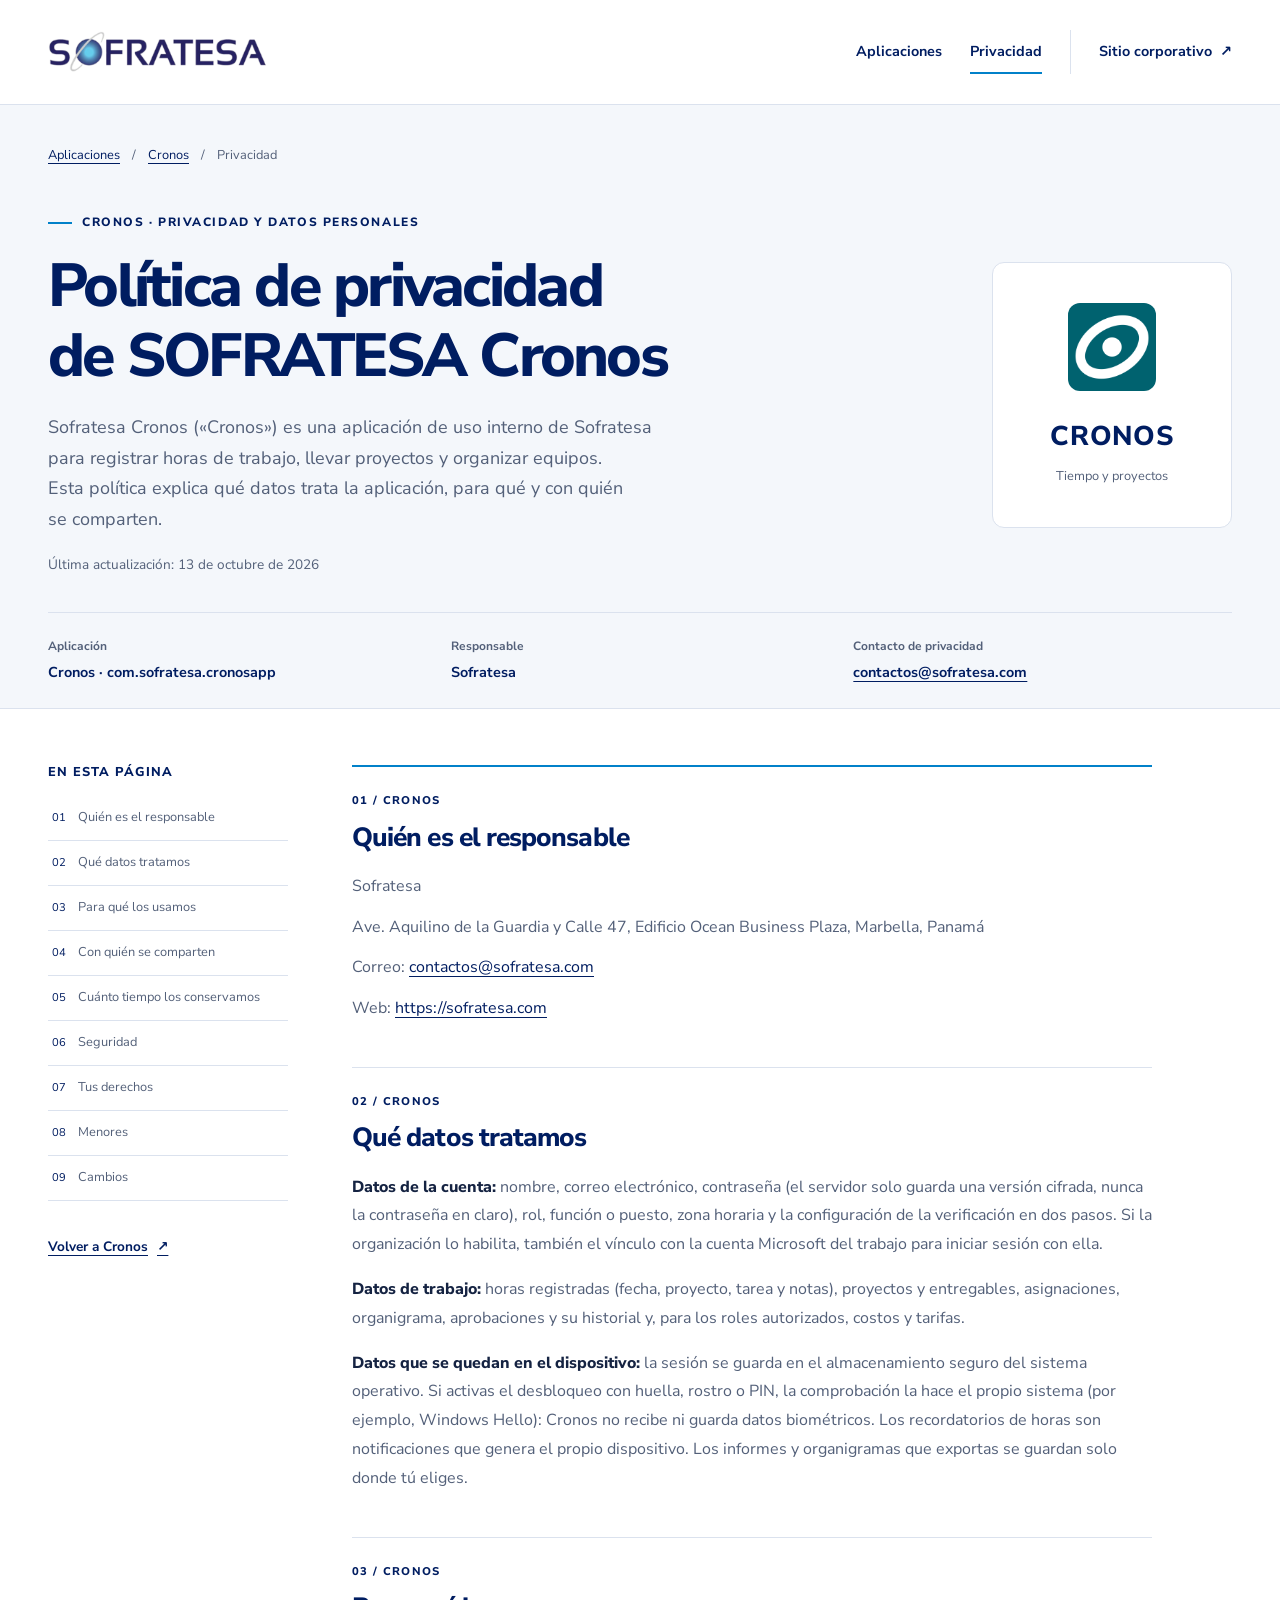
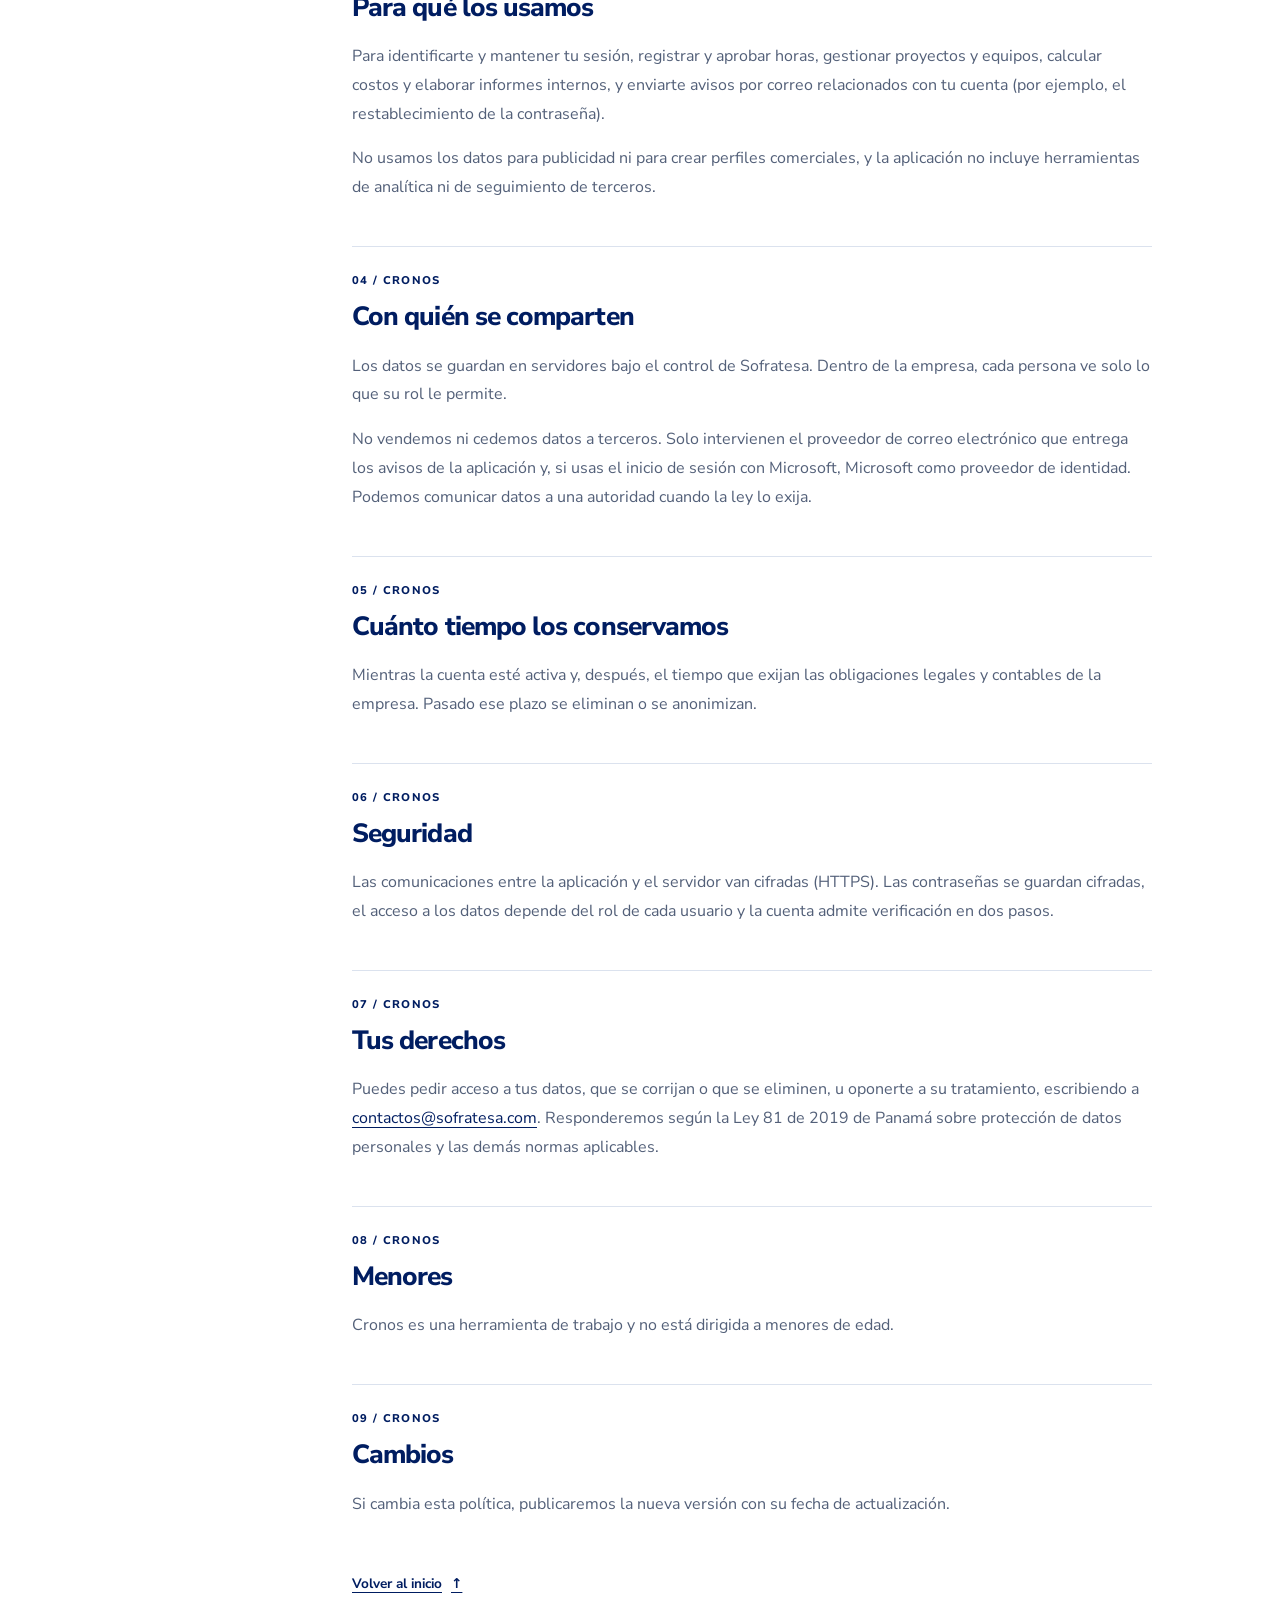
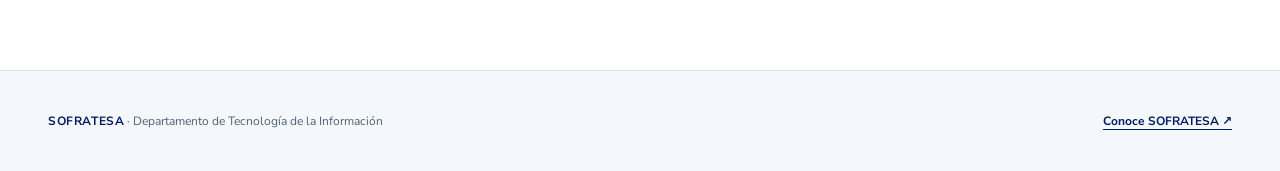
==== commit bf40d93a: "Cambiar contacto de privacidad a contactos@sofratesa.com" ====
--- a/cronos/index.html
+++ b/cronos/index.html
@@ -66,7 +66,7 @@
             </div>
             <div>
               <dt>Contacto de privacidad</dt>
-              <dd><a href="mailto:support@sofratesa.com">support@sofratesa.com</a></dd>
+              <dd><a href="mailto:contactos@sofratesa.com">contactos@sofratesa.com</a></dd>
             </div>
           </dl>
         </div>
@@ -121,7 +121,7 @@
                 Ave. Aquilino de la Guardia y Calle 47, Edificio Ocean Business Plaza, Marbella,
                 Panamá
               </p>
-              <p>Correo: <a href="mailto:support@sofratesa.com">support@sofratesa.com</a></p>
+              <p>Correo: <a href="mailto:contactos@sofratesa.com">contactos@sofratesa.com</a></p>
               <p>Web: <a href="https://sofratesa.com">https://sofratesa.com</a></p>
             </address>
           </section>
@@ -200,9 +200,9 @@
             <p>
               Puedes pedir acceso a tus datos, que se corrijan o que se eliminen, u oponerte a su
               tratamiento, escribiendo a
-              <a href="mailto:support@sofratesa.com">support@sofratesa.com</a>. Responderemos según
-              la Ley 81 de 2019 de Panamá sobre protección de datos personales y las demás normas
-              aplicables.
+              <a href="mailto:contactos@sofratesa.com">contactos@sofratesa.com</a>. Responderemos
+              según la Ley 81 de 2019 de Panamá sobre protección de datos personales y las demás
+              normas aplicables.
             </p>
           </section>
           <section id="menores" aria-labelledby="titulo-menores">
